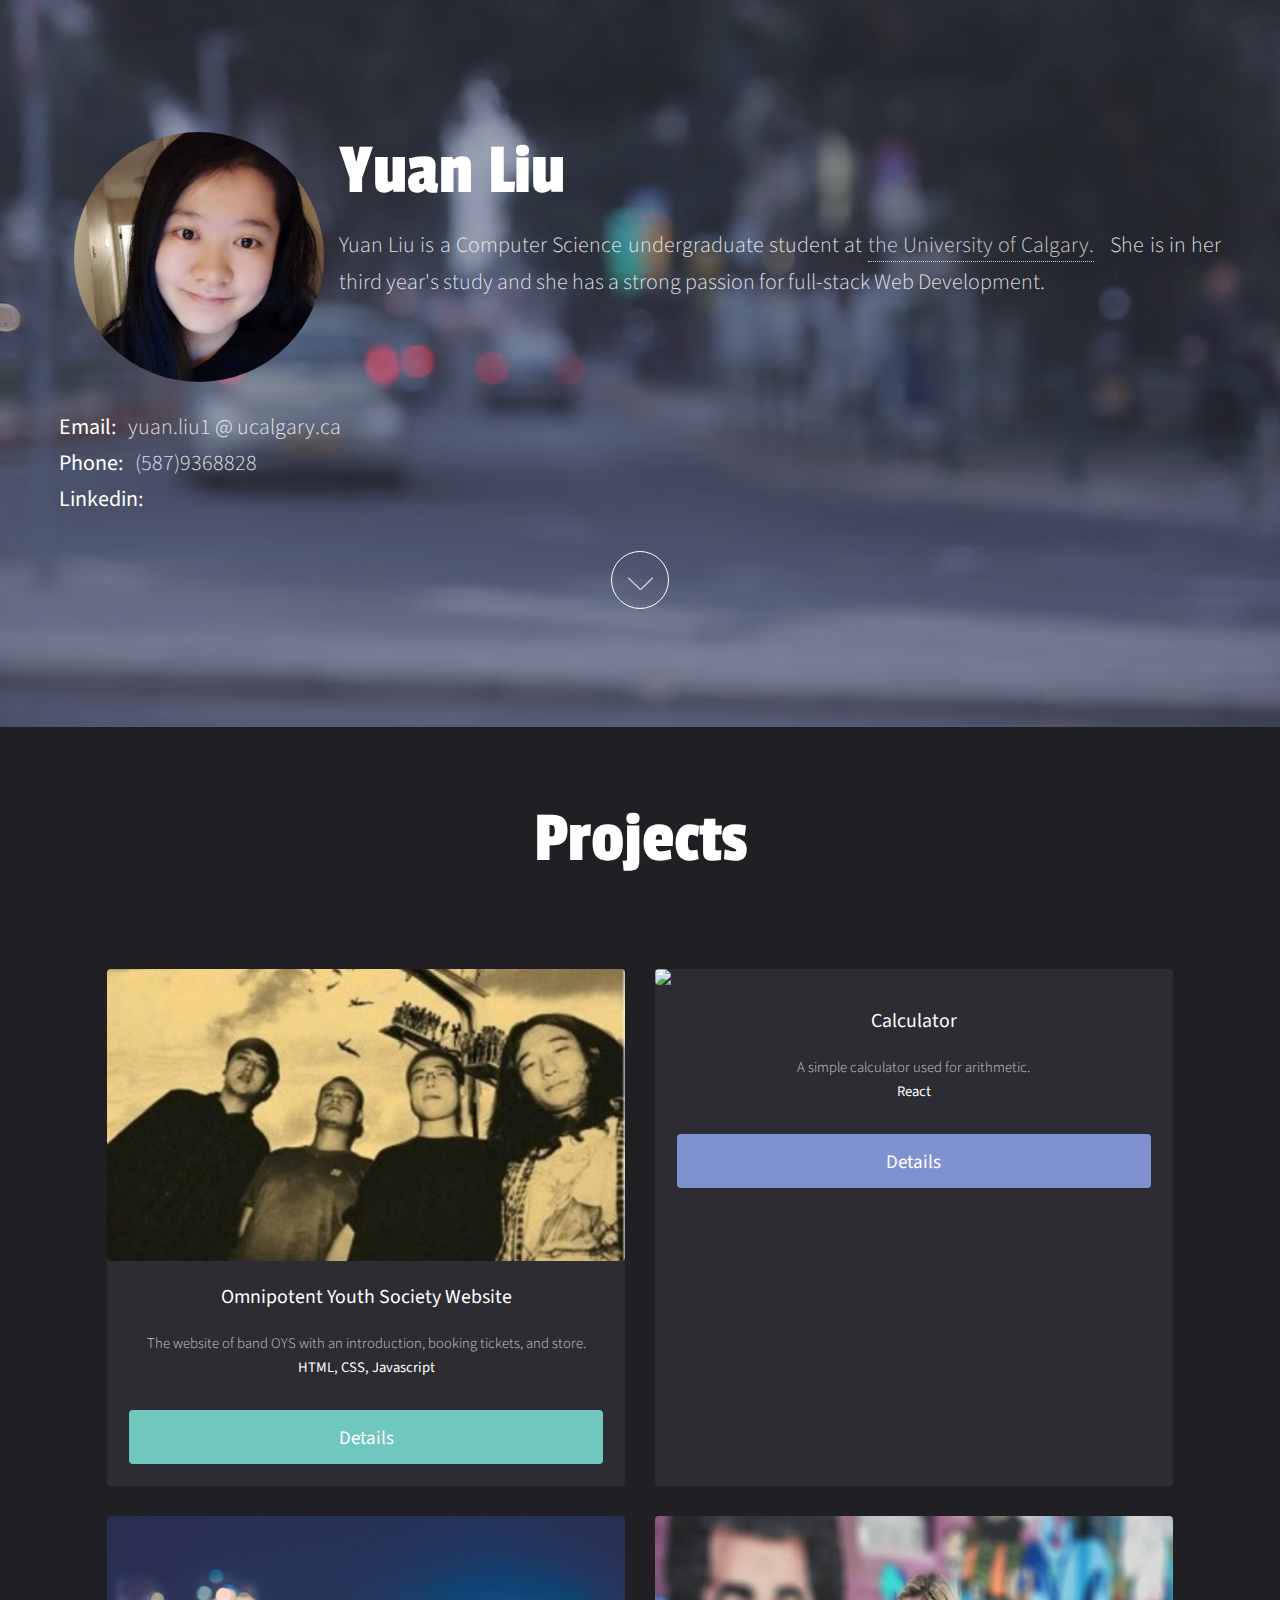
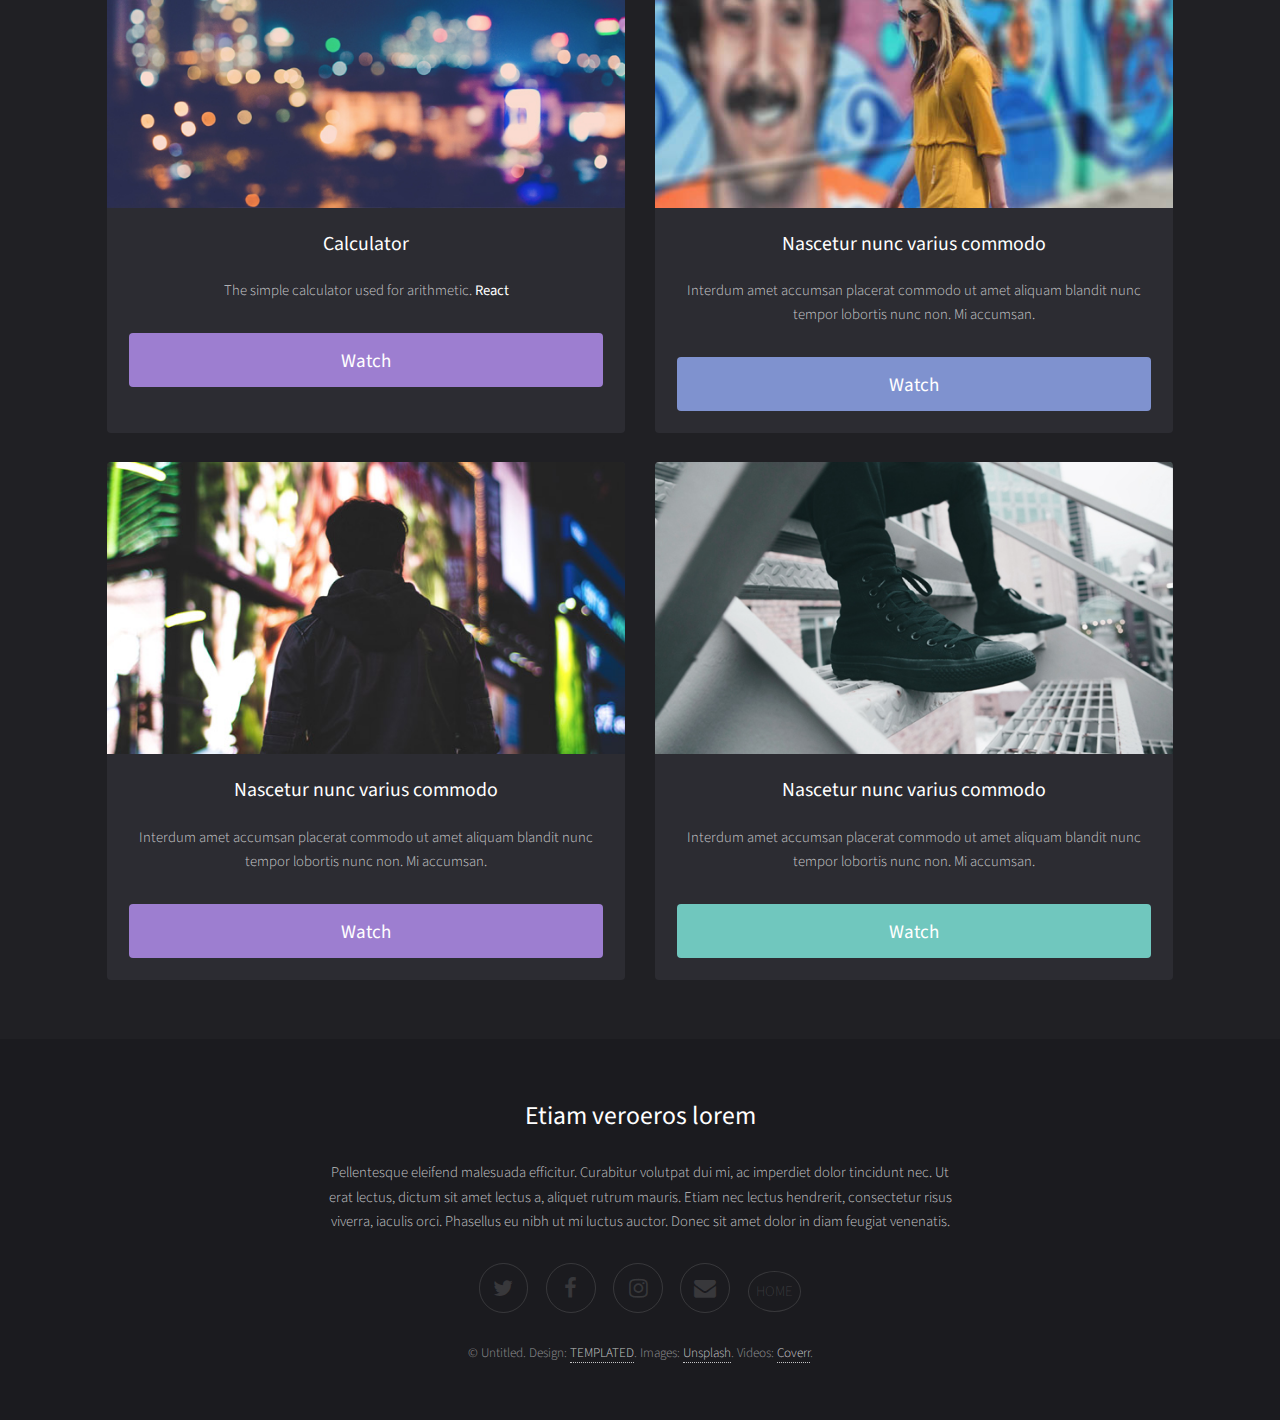
==== index.html @ 9fd3772c "Add files via upload" ====
<!DOCTYPE HTML>
<!--
	Full Motion by TEMPLATED
	templated.co @templatedco
	Released for free under the Creative Commons Attribution 3.0 license (templated.co/license)
-->
<html>
	<head>
		<title>Yuan Liu | Home</title>
		<meta charset="utf-8" />
		<meta name="viewport" content="width=device-width, initial-scale=1" />
		<link rel="stylesheet" href="assets/css/main.css" />
	</head>
	<body id="top">
			<!-- Banner -->
			<!--
				To use a video as your background, set data-video to the name of your video without
				its extension (eg. images/banner). Your video must be available in both .mp4 and .webm
				formats to work correctly.
			-->
				<section id="banner" data-video="images/banner">
					<div class="inner">
						<header>	
							<img id="yuanLiu-image" src="images/yuanLiu.jpg">
							<h1>Yuan Liu</h1>
							<p>Yuan Liu is a Computer Science undergraduate student at <a href="https://www.ucalgary.ca/" target="_blank">the University of Calgary.</a> 
								&nbsp; She is in her third year's study and she has a strong passion for full-stack Web Development.  <br />
								<br /><br /><br />
								<strong>Email:</strong> &nbsp; yuan.liu1 &#64; ucalgary.ca
								<br />
								<strong>Phone:</strong> &nbsp; (587)9368828
								<br />
								<strong>Linkedin:</strong> 
							</p>
						</header>
						<a href="#main" class="more">Learn More</a>
					</div>
				</section>

			<!-- Main -->
				<div id="main">
					
					<div class="inner">
					<h2 id="h2">Projects</h2>

					<!-- Boxes -->
						<div class="thumbnails">

							<div class="box">
								<img src="images/OYS.png" class="image fit">
								<div class="inner">
									<h3>Omnipotent Youth Society Website</h3></h3>
									<p>
										The website of band OYS with an introduction, booking tickets, and store.
										<strong>HTML, CSS, Javascript</strong>
									</p>
									<a href="oys.html" class="button fit" data-poptrox="youtube,800x400">Details</a>
								</div>
							</div>

							
							<div class="box">
								<img src="images/Calc.png" class="image fit"/>
								<div class="inner">
									<h3>Calculator</h3></h3>
									<p>
										A simple calculator used for arithmetic.
										<br />
										<strong>React</strong>
									</p>
									<a href="calc.html" class="button style2 fit" data-poptrox="youtube,800x400">Details</a>
								</div>
							</div>

							<div class="box">
								<a href="https://youtu.be/s6zR2T9vn2c" class="image fit"><img src="images/pic03.jpg" alt="" /></a>
								<div class="inner">
									<h3>Calculator</h3></h3>
									<p>
										The simple calculator used for arithmetic.
										<strong>React</strong>
									</p>
									<a href="https://youtu.be/s6zR2T9vn2c" class="button style3 fit" data-poptrox="youtube,800x400">Watch</a>
								</div>
							</div>

							<div class="box">
								<a href="https://youtu.be/s6zR2T9vn2c" class="image fit"><img src="images/pic04.jpg" alt="" /></a>
								<div class="inner">
									<h3>Nascetur nunc varius commodo</h3>
									<p>Interdum amet accumsan placerat commodo ut amet aliquam blandit nunc tempor lobortis nunc non. Mi accumsan.</p>
									<a href="https://youtu.be/s6zR2T9vn2c" class="button style2 fit" data-poptrox="youtube,800x400">Watch</a>
								</div>
							</div>

							<div class="box">
								<a href="https://youtu.be/s6zR2T9vn2c" class="image fit"><img src="images/pic05.jpg" alt="" /></a>
								<div class="inner">
									<h3>Nascetur nunc varius commodo</h3>
									<p>Interdum amet accumsan placerat commodo ut amet aliquam blandit nunc tempor lobortis nunc non. Mi accumsan.</p>
									<a href="https://youtu.be/s6zR2T9vn2c" class="button style3 fit" data-poptrox="youtube,800x400">Watch</a>
								</div>
							</div>

							<div class="box">
								<a href="https://youtu.be/s6zR2T9vn2c" class="image fit"><img src="images/pic06.jpg" alt="" /></a>
								<div class="inner">
									<h3>Nascetur nunc varius commodo</h3>
									<p>Interdum amet accumsan placerat commodo ut amet aliquam blandit nunc tempor lobortis nunc non. Mi accumsan.</p>
									<a href="https://youtu.be/s6zR2T9vn2c" class="button fit" data-poptrox="youtube,800x400">Watch</a>
								</div>
							</div>

						</div>

					</div>
				</div>

			<!-- Footer -->
				<footer id="footer">
					<div class="inner">
						<h2>Etiam veroeros lorem</h2>
						<p>Pellentesque eleifend malesuada efficitur. Curabitur volutpat dui mi, ac imperdiet dolor tincidunt nec. Ut erat lectus, dictum sit amet lectus a, aliquet rutrum mauris. Etiam nec lectus hendrerit, consectetur risus viverra, iaculis orci. Phasellus eu nibh ut mi luctus auctor. Donec sit amet dolor in diam feugiat venenatis. </p>

						<ul class="icons">
							<li><a href="#" class="icon fa-twitter"><span class="label">Twitter</span></a></li>
							<li><a href="#" class="icon fa-facebook"><span class="label">Facebook</span></a></li>
							<li><a href="#" class="icon fa-instagram"><span class="label">Instagram</span></a></li>
							<li><a href="#" class="icon fa-envelope"><span class="label">Email</span></a></li>
							<li><a href="Web_OYS/index.html">HOME</a></li>
						</ul>
						<p class="copyright">&copy; Untitled. Design: <a href="https://templated.co">TEMPLATED</a>. Images: <a href="https://unsplash.com/">Unsplash</a>. Videos: <a href="http://coverr.co/">Coverr</a>.</p>
					</div>
				</footer>

		<!-- Scripts -->
			<script src="assets/js/jquery.min.js"></script>
			<script src="assets/js/jquery.scrolly.min.js"></script>
			<script src="assets/js/jquery.poptrox.min.js"></script>
			<script src="assets/js/skel.min.js"></script>
			<script src="assets/js/util.js"></script>
			<script src="assets/js/main.js"></script>

	</body>
</html>
---- assets/css/main.css ----
@charset "UTF-8";
@import url(font-awesome.min.css);
@import url("https://fonts.googleapis.com/css?family=Source+Sans+Pro:300,400|Passion+One:400");

/*
	Full Motion by TEMPLATED
	templated.co @templatedco
	Released for free under the Creative Commons Attribution 3.0 license (templated.co/license)
*/

/* Reset */

	html, body, div, span, applet, object, iframe, h1, h2, h3, h4, h5, h6, p, blockquote, pre, a, abbr, acronym, address, big, cite, code, del, dfn, em, img, ins, kbd, q, s, samp, small, strike, strong, sub, sup, tt, var, b, u, i, center, dl, dt, dd, ol, ul, li, fieldset, form, label, legend, table, caption, tbody, tfoot, thead, tr, th, td, article, aside, canvas, details, embed, figure, figcaption, footer, header, hgroup, menu, nav, output, ruby, section, summary, time, mark, audio, video {
		margin: 0;
		padding: 0;
		border: 0;
		font-size: 100%;
		font: inherit;
		vertical-align: baseline;
	}

	article, aside, details, figcaption, figure, footer, header, hgroup, menu, nav, section {
		display: block;
	}

	body {
		line-height: 1;
	}

	ol, ul {
		list-style: none;
	}

	blockquote, q {
		quotes: none;
	}

	blockquote:before, blockquote:after, q:before, q:after {
		content: '';
		content: none;
	}

	table {
		border-collapse: collapse;
		border-spacing: 0;
	}

	body {
		-webkit-text-size-adjust: none;
	}

/* Box Model */

	*, *:before, *:after {
		-moz-box-sizing: border-box;
		-webkit-box-sizing: border-box;
		box-sizing: border-box;
	}

/* Basic */

	@-ms-viewport {
		width: device-width;
	}

	body {
		-ms-overflow-style: scrollbar;
	}

	@media screen and (max-width: 480px) {

		html, body {
			min-width: 320px;
		}

	}

	body {
		background: #202024;
	}

		body.is-loading *, body.is-loading *:before, body.is-loading *:after {
			-moz-animation: none !important;
			-webkit-animation: none !important;
			-ms-animation: none !important;
			animation: none !important;
			-moz-transition: none !important;
			-webkit-transition: none !important;
			-ms-transition: none !important;
			transition: none !important;
		}

/* Type */

	body, input, select, textarea {
		color: rgba(255, 255, 255, 0.75);
		font-family: "Source Sans Pro", sans-serif;
		font-size: 14pt;
		font-weight: 300;
		line-height: 1.65;
	}

		@media screen and (max-width: 1680px) {

			body, input, select, textarea {
				font-size: 11pt;
			}

		}

		@media screen and (max-width: 1280px) {

			body, input, select, textarea {
				font-size: 11pt;
			}

		}

		@media screen and (max-width: 980px) {

			body, input, select, textarea {
				font-size: 12pt;
			}

		}

		@media screen and (max-width: 736px) {

			body, input, select, textarea {
				font-size: 12pt;
			}

		}

		@media screen and (max-width: 480px) {

			body, input, select, textarea {
				font-size: 12pt;
			}

		}

	a {
		-moz-transition: background-color 0.2s ease-in-out, color 0.2s ease-in-out;
		-webkit-transition: background-color 0.2s ease-in-out, color 0.2s ease-in-out;
		-ms-transition: background-color 0.2s ease-in-out, color 0.2s ease-in-out;
		transition: background-color 0.2s ease-in-out, color 0.2s ease-in-out;
		color: rgba(255, 255, 255, 0.75);
		text-decoration: none;
		border-bottom: 1px dotted;
		outline: 0;
	}

		a:hover {
			color: #FFF;
			border: none;
		}

	strong, b {
		color: #fff;
		font-weight: 400;
	}

	em, i {
		font-style: italic;
	}

	p {
		margin: 0 0 2em 0;
	}

	h1, h2, h3, h4, h5, h6 {
		color: #fff;
		font-weight: 400;
		line-height: 1.5;
		margin: 0 0 1em 0;
	}

		h1 a, h2 a, h3 a, h4 a, h5 a, h6 a {
			color: inherit;
			text-decoration: none;
		}

	h2 {
		font-size: 1.75em;
	}

	h3 {
		font-size: 1.35em;
	}

	h4 {
		font-size: 1.1em;
	}

	h5 {
		font-size: 0.9em;
	}

	h6 {
		font-size: 0.7em;
	}

	sub {
		font-size: 0.8em;
		position: relative;
		top: 0.5em;
	}

	sup {
		font-size: 0.8em;
		position: relative;
		top: -0.5em;
	}

	blockquote {
		border-left: solid 4px rgba(144, 144, 144, 0.25);
		font-style: italic;
		margin: 0 0 2em 0;
		padding: 0.5em 0 0.5em 2em;
	}

	code {
		background: rgba(144, 144, 144, 0.075);
		border-radius: 4px;
		border: solid 1px rgba(144, 144, 144, 0.25);
		font-family: "Courier New", monospace;
		font-size: 0.9em;
		margin: 0 0.25em;
		padding: 0.25em 0.65em;
	}

	pre {
		-webkit-overflow-scrolling: touch;
		font-family: "Courier New", monospace;
		font-size: 0.9em;
		margin: 0 0 2em 0;
	}

		pre code {
			display: block;
			line-height: 1.75;
			padding: 1em 1.5em;
			overflow-x: auto;
		}

	hr {
		border: 0;
		border-bottom: solid 1px rgba(144, 144, 144, 0.25);
		margin: 2em 0;
	}

		hr.major {
			margin: 3em 0;
		}

	.align-left {
		text-align: left;
	}

	.align-center {
		text-align: center;
	}

	.align-right {
		text-align: right;
	}

/* Section/Article */

	section.special, article.special {
		text-align: center;
	}

	header p {
		color: rgba(255, 255, 255, 0.5);
		position: relative;
		margin: 0 0 1.5em 0;
	}

	header h2 + p {
		font-size: 1.25em;
		margin-top: -1em;
	}

	header h3 + p {
		font-size: 1.1em;
		margin-top: -0.8em;
	}

	header h4 + p,
	header h5 + p,
	header h6 + p {
		font-size: 0.9em;
		margin-top: -0.6em;
	}

/* Box */

	.thumbnails {
		display: -moz-flex;
		display: -webkit-flex;
		display: -ms-flex;
		display: flex;
		-moz-align-items: stretch;
		-webkit-align-items: stretch;
		-ms-align-items: stretch;
		align-items: stretch;
		-moz-justify-content: center;
		-webkit-justify-content: center;
		-ms-justify-content: center;
		justify-content: center;
		-moz-flex-wrap: wrap;
		-webkit-flex-wrap: wrap;
		-ms-flex-wrap: wrap;
		flex-wrap: wrap;
	}

		.thumbnails .box {
			margin: 0 1em 2em 1em;
			width: 30%;
		}

			@media screen and (max-width: 1280px) {

				.thumbnails .box {
					width: 45%;
				}

			}

			@media screen and (max-width: 736px) {

				.thumbnails .box {
					width: 100%;
				}

			}

/* Form */

	form {
		margin: 0 0 2em 0;
	}

	label {
		color: #fff;
		display: block;
		font-size: 0.9em;
		font-weight: 400;
		margin: 0 0 1em 0;
	}

	input[type="text"],
	input[type="password"],
	input[type="email"],
	input[type="tel"],
	select,
	textarea {
		-moz-appearance: none;
		-webkit-appearance: none;
		-ms-appearance: none;
		appearance: none;
		background: rgba(144, 144, 144, 0.075);
		border-radius: 4px;
		border: none;
		border: solid 1px rgba(144, 144, 144, 0.25);
		color: inherit;
		display: block;
		outline: 0;
		padding: 0 1em;
		text-decoration: none;
		width: 100%;
	}

		input[type="text"]:invalid,
		input[type="password"]:invalid,
		input[type="email"]:invalid,
		input[type="tel"]:invalid,
		select:invalid,
		textarea:invalid {
			box-shadow: none;
		}

		input[type="text"]:focus,
		input[type="password"]:focus,
		input[type="email"]:focus,
		input[type="tel"]:focus,
		select:focus,
		textarea:focus {
			border-color: #ff8686;
			box-shadow: 0 0 0 1px #ff8686;
		}

	.select-wrapper {
		text-decoration: none;
		display: block;
		position: relative;
	}

		.select-wrapper:before {
			content: "";
			-moz-osx-font-smoothing: grayscale;
			-webkit-font-smoothing: antialiased;
			font-family: FontAwesome;
			font-style: normal;
			font-weight: normal;
			text-transform: none !important;
		}

		.select-wrapper:before {
			color: rgba(144, 144, 144, 0.25);
			display: block;
			height: 2.75em;
			line-height: 2.75em;
			pointer-events: none;
			position: absolute;
			right: 0;
			text-align: center;
			top: 0;
			width: 2.75em;
		}

		.select-wrapper select::-ms-expand {
			display: none;
		}

	input[type="text"],
	input[type="password"],
	input[type="email"],
	select {
		height: 2.75em;
	}

	textarea {
		padding: 0.75em 1em;
	}

	input[type="checkbox"],
	input[type="radio"] {
		-moz-appearance: none;
		-webkit-appearance: none;
		-ms-appearance: none;
		appearance: none;
		display: block;
		float: left;
		margin-right: -2em;
		opacity: 0;
		width: 1em;
		z-index: -1;
	}

		input[type="checkbox"] + label,
		input[type="radio"] + label {
			text-decoration: none;
			color: rgba(255, 255, 255, 0.75);
			cursor: pointer;
			display: inline-block;
			font-size: 1em;
			font-weight: 300;
			padding-left: 2.4em;
			padding-right: 0.75em;
			position: relative;
		}

			input[type="checkbox"] + label:before,
			input[type="radio"] + label:before {
				-moz-osx-font-smoothing: grayscale;
				-webkit-font-smoothing: antialiased;
				font-family: FontAwesome;
				font-style: normal;
				font-weight: normal;
				text-transform: none !important;
			}

			input[type="checkbox"] + label:before,
			input[type="radio"] + label:before {
				background: rgba(144, 144, 144, 0.075);
				border-radius: 4px;
				border: solid 1px rgba(144, 144, 144, 0.25);
				content: '';
				display: inline-block;
				height: 1.65em;
				left: 0;
				line-height: 1.58125em;
				position: absolute;
				text-align: center;
				top: 0;
				width: 1.65em;
			}

		input[type="checkbox"]:checked + label:before,
		input[type="radio"]:checked + label:before {
			background: #ff8686;
			border-color: #ff8686;
			color: #ffffff;
			content: '\f00c';
		}

		input[type="checkbox"]:focus + label:before,
		input[type="radio"]:focus + label:before {
			border-color: #ff8686;
			box-shadow: 0 0 0 1px #ff8686;
		}

	input[type="checkbox"] + label:before {
		border-radius: 4px;
	}

	input[type="radio"] + label:before {
		border-radius: 100%;
	}

	::-webkit-input-placeholder {
		color: rgba(255, 255, 255, 0.5) !important;
		opacity: 1.0;
	}

	:-moz-placeholder {
		color: rgba(255, 255, 255, 0.5) !important;
		opacity: 1.0;
	}

	::-moz-placeholder {
		color: rgba(255, 255, 255, 0.5) !important;
		opacity: 1.0;
	}

	:-ms-input-placeholder {
		color: rgba(255, 255, 255, 0.5) !important;
		opacity: 1.0;
	}

	.formerize-placeholder {
		color: rgba(255, 255, 255, 0.5) !important;
		opacity: 1.0;
	}

/* Box */

	.box {
		border-radius: 4px;
		margin-bottom: 2em;
		background: #2c2c32;
		text-align: center;
	}

		.box > :last-child,
		.box > :last-child > :last-child,
		.box > :last-child > :last-child > :last-child {
			margin-bottom: 0;
		}

		.box .image.fit {
			margin: 0;
		}

		.box .image img {
			border-radius: 4px 4px 0 0;
		}

		.box .inner {
			padding: 1.5em;
			width: 100% !important;
		}

			@media screen and (max-width: 480px) {

				.box .inner {
					padding: 1em;
				}

			}

		.box.alt {
			border: 0;
			border-radius: 0;
			padding: 0;
		}

/* Icon */

	.icon {
		text-decoration: none;
		border-bottom: none;
		position: relative;
	}

		.icon:before {
			-moz-osx-font-smoothing: grayscale;
			-webkit-font-smoothing: antialiased;
			font-family: FontAwesome;
			font-style: normal;
			font-weight: normal;
			text-transform: none !important;
		}

		.icon > .label {
			display: none;
		}

/* Image */

	.image {
		border-radius: 4px;
		border: 0;
		display: inline-block;
		position: relative;
	}

		.image img {
			border-radius: 4px;
			display: block;
		}

		.image.left, .image.right {
			max-width: 40%;
		}

			.image.left img, .image.right img {
				width: 100%;
			}

		.image.left {
			float: left;
			padding: 0 1.5em 1em 0;
			top: 0.25em;
		}

		.image.right {
			float: right;
			padding: 0 0 1em 1.5em;
			top: 0.25em;
		}

		.image.fit {
			display: block;
			margin: 0 0 2em 0;
			width: 100%;
		}

			.image.fit img {
				width: 100%;
			}

		.image.main {
			display: block;
			margin: 0 0 3em 0;
			width: 100%;
		}

			.image.main img {
				width: 100%;
			}

/* List */

	ol {
		list-style: decimal;
		margin: 0 0 2em 0;
		padding-left: 1.25em;
	}

		ol li {
			padding-left: 0.25em;
		}

	ul {
		list-style: disc;
		margin: 0 0 2em 0;
		padding-left: 1em;
	}

		ul li {
			padding-left: 0.5em;
		}

		ul.alt {
			list-style: none;
			padding-left: 0;
		}

			ul.alt li {
				border-top: solid 1px rgba(144, 144, 144, 0.25);
				padding: 0.5em 0;
			}

				ul.alt li:first-child {
					border-top: 0;
					padding-top: 0;
				}

		ul.icons {
			cursor: default;
			list-style: none;
			padding-left: 0;
		}

			ul.icons li {
				display: inline-block;
				text-align: center;
				padding-left: 0;
				padding-right: 1em;
			}

				ul.icons li a {
					display: block;
					border-radius: 100%;
					margin: 0;
					padding: 0.5em;
					border: solid 1px rgba(144, 144, 144, 0.25);
					color: rgba(144, 144, 144, 0.25);
				}

					ul.icons li a:before {
						font-size: 1.5em;
						display: block;
						width: 1.5em;
						height: 1.5em;
						line-height: 1.5em;
					}

					ul.icons li a:hover {
						background-color: #202024;
						color: #FFF;
					}

				ul.icons li:last-child {
					padding-right: 0;
				}

		ul.actions {
			cursor: default;
			list-style: none;
			padding-left: 0;
		}

			ul.actions li {
				display: inline-block;
				padding: 0 1em 0 0;
				vertical-align: middle;
			}

				ul.actions li:last-child {
					padding-right: 0;
				}

			ul.actions.small li {
				padding: 0 0.5em 0 0;
			}

			ul.actions.vertical li {
				display: block;
				padding: 1em 0 0 0;
			}

				ul.actions.vertical li:first-child {
					padding-top: 0;
				}

				ul.actions.vertical li > * {
					margin-bottom: 0;
				}

			ul.actions.vertical.small li {
				padding: 0.5em 0 0 0;
			}

				ul.actions.vertical.small li:first-child {
					padding-top: 0;
				}

			ul.actions.fit {
				display: table;
				margin-left: -1em;
				padding: 0;
				table-layout: fixed;
				width: calc(100% + 1em);
			}

				ul.actions.fit li {
					display: table-cell;
					padding: 0 0 0 1em;
				}

					ul.actions.fit li > * {
						margin-bottom: 0;
					}

				ul.actions.fit.small {
					margin-left: -0.5em;
					width: calc(100% + 0.5em);
				}

					ul.actions.fit.small li {
						padding: 0 0 0 0.5em;
					}

			@media screen and (max-width: 480px) {

				ul.actions {
					margin: 0 0 2em 0;
				}

					ul.actions li {
						padding: 1em 0 0 0;
						display: block;
						text-align: center;
						width: 100%;
					}

						ul.actions li:first-child {
							padding-top: 0;
						}

						ul.actions li > * {
							width: 100%;
							margin: 0 !important;
						}

							ul.actions li > *.icon:before {
								margin-left: -2em;
							}

					ul.actions.small li {
						padding: 0.5em 0 0 0;
					}

						ul.actions.small li:first-child {
							padding-top: 0;
						}

			}

	dl {
		margin: 0 0 2em 0;
	}

		dl dt {
			display: block;
			font-weight: 400;
			margin: 0 0 1em 0;
		}

		dl dd {
			margin-left: 2em;
		}

/* Table */

	.table-wrapper {
		-webkit-overflow-scrolling: touch;
		overflow-x: auto;
	}

	table {
		margin: 0 0 2em 0;
		width: 100%;
	}

		table tbody tr {
			border: solid 1px rgba(144, 144, 144, 0.25);
			border-left: 0;
			border-right: 0;
		}

			table tbody tr:nth-child(2n + 1) {
				background-color: rgba(144, 144, 144, 0.075);
			}

		table td {
			padding: 0.75em 0.75em;
		}

		table th {
			color: #fff;
			font-size: 0.9em;
			font-weight: 400;
			padding: 0 0.75em 0.75em 0.75em;
			text-align: left;
		}

		table thead {
			border-bottom: solid 2px rgba(144, 144, 144, 0.25);
		}

		table tfoot {
			border-top: solid 2px rgba(144, 144, 144, 0.25);
		}

		table.alt {
			border-collapse: separate;
		}

			table.alt tbody tr td {
				border: solid 1px rgba(144, 144, 144, 0.25);
				border-left-width: 0;
				border-top-width: 0;
			}

				table.alt tbody tr td:first-child {
					border-left-width: 1px;
				}

			table.alt tbody tr:first-child td {
				border-top-width: 1px;
			}

			table.alt thead {
				border-bottom: 0;
			}

			table.alt tfoot {
				border-top: 0;
			}

/* Button */

	input[type="submit"],
	input[type="reset"],
	input[type="button"],
	button,
	.button {
		-moz-appearance: none;
		-webkit-appearance: none;
		-ms-appearance: none;
		appearance: none;
		-moz-transition: background-color 0.2s ease-in-out, color 0.2s ease-in-out;
		-webkit-transition: background-color 0.2s ease-in-out, color 0.2s ease-in-out;
		-ms-transition: background-color 0.2s ease-in-out, color 0.2s ease-in-out;
		transition: background-color 0.2s ease-in-out, color 0.2s ease-in-out;
		background-color: #70c7be;
		border-radius: 4px;
		border: 0;
		color: #ffffff !important;
		cursor: pointer;
		display: inline-block;
		font-weight: 400;
		height: 2.85em;
		line-height: 2.95em;
		padding: 0 1.5em;
		text-align: center;
		text-decoration: none;
		white-space: nowrap;
		font-size: 1.3em;
	}

		input[type="submit"]:hover,
		input[type="reset"]:hover,
		input[type="button"]:hover,
		button:hover,
		.button:hover {
			background-color: #82cec6;
		}

		input[type="submit"]:active,
		input[type="reset"]:active,
		input[type="button"]:active,
		button:active,
		.button:active {
			background-color: #5ec0b6;
		}

		input[type="submit"].icon,
		input[type="reset"].icon,
		input[type="button"].icon,
		button.icon,
		.button.icon {
			padding-left: 1.35em;
		}

			input[type="submit"].icon:before,
			input[type="reset"].icon:before,
			input[type="button"].icon:before,
			button.icon:before,
			.button.icon:before {
				margin-right: 0.5em;
			}

		input[type="submit"].fit,
		input[type="reset"].fit,
		input[type="button"].fit,
		button.fit,
		.button.fit {
			display: block;
			margin: 0 0 1em 0;
			width: 100%;
		}

		input[type="submit"].small,
		input[type="reset"].small,
		input[type="button"].small,
		button.small,
		.button.small {
			font-size: 0.8em;
		}

		input[type="submit"].big,
		input[type="reset"].big,
		input[type="button"].big,
		button.big,
		.button.big {
			font-size: 1.35em;
		}

		input[type="submit"].disabled, input[type="submit"]:disabled,
		input[type="reset"].disabled,
		input[type="reset"]:disabled,
		input[type="button"].disabled,
		input[type="button"]:disabled,
		button.disabled,
		button:disabled,
		.button.disabled,
		.button:disabled {
			background-color: rgba(255, 255, 255, 0.75) !important;
			box-shadow: inset 0 -0.15em 0 0 rgba(0, 0, 0, 0.15);
			color: #202024 !important;
			cursor: default;
			opacity: 0.25;
		}

		input[type="submit"].style2,
		input[type="reset"].style2,
		input[type="button"].style2,
		button.style2,
		.button.style2 {
			background-color: #7f92cf;
		}

			input[type="submit"].style2:hover,
			input[type="reset"].style2:hover,
			input[type="button"].style2:hover,
			button.style2:hover,
			.button.style2:hover {
				background-color: #92a2d6;
			}

			input[type="submit"].style2:active,
			input[type="reset"].style2:active,
			input[type="button"].style2:active,
			button.style2:active,
			.button.style2:active {
				background-color: #6c82c8;
			}

		input[type="submit"].style3,
		input[type="reset"].style3,
		input[type="button"].style3,
		button.style3,
		.button.style3 {
			background-color: #9d7ed0;
		}

			input[type="submit"].style3:hover,
			input[type="reset"].style3:hover,
			input[type="button"].style3:hover,
			button.style3:hover,
			.button.style3:hover {
				background-color: #ab91d7;
			}

			input[type="submit"].style3:active,
			input[type="reset"].style3:active,
			input[type="button"].style3:active,
			button.style3:active,
			.button.style3:active {
				background-color: #8f6bc9;
			}

		@media screen and (max-width: 480px) {

			input[type="submit"],
			input[type="reset"],
			input[type="button"],
			button,
			.button {
				padding: 0;
			}

		}

/* Poptrox */

	.poptrox-popup {
		-moz-box-sizing: content-box;
		-webkit-box-sizing: content-box;
		-ms-box-sizing: content-box;
		box-sizing: content-box;
		background: #000;
		box-shadow: 0 0.5em 3em 0 rgba(0, 0, 0, 0.25);
		border-radius: 4px;
		padding: 2em;
		overflow: hidden;
	}

		.poptrox-popup .closer {
			-moz-transition: opacity 0.2s ease-in-out;
			-webkit-transition: opacity 0.2s ease-in-out;
			-ms-transition: opacity 0.2s ease-in-out;
			transition: opacity 0.2s ease-in-out;
			text-decoration: none;
			position: absolute;
			top: .5em;
			right: .5em;
			z-index: 11000;
			-webkit-tap-highlight-color: rgba(255, 255, 255, 0);
			white-space: nowrap;
			text-indent: 2em;
			overflow: hidden;
			width: 2em;
			height: 2em;
			display: block;
		}

			.poptrox-popup .closer:before {
				content: "\f00d";
				-moz-osx-font-smoothing: grayscale;
				-webkit-font-smoothing: antialiased;
				font-family: FontAwesome;
				font-style: normal;
				font-weight: normal;
				text-transform: none !important;
				display: block;
				position: relative;
				text-indent: 0;
				border-radius: 100%;
				box-shadow: inset 0 0 0 1px rgba(255, 255, 255, 0.25);
				color: #ffffff !important;
				width: 2em;
				height: 2em;
				line-height: 2em;
			}

		.poptrox-popup:hover .closer {
			opacity: 0.5;
		}

		.poptrox-popup:hover .closer:hover {
			opacity: 1.0;
		}

		@media screen and (max-width: 736px) {

			.poptrox-popup {
				padding: 0;
			}

				.poptrox-popup .closer {
					display: none !important;
				}

		}

/* Banner */

	#banner {
		-moz-align-items: center;
		-webkit-align-items: center;
		-ms-align-items: center;
		align-items: center;
		display: -moz-flex;
		display: -webkit-flex;
		display: -ms-flex;
		display: flex;
		-moz-justify-content: center;
		-webkit-justify-content: center;
		-ms-justify-content: center;
		justify-content: center;
		padding: 8em 4em 6em 4em;
		min-height: 70vh;
		background-image: url("../../images/banner.jpg");
		background-position: center;
		background-size: cover;
		background-repeat: no-repeat;
		border-top: 0;
		position: relative;
		text-align: center;
		overflow: hidden;
	}

		#banner .inner {
			text-align: justify;
			position: relative;
			z-index: 2;
		}

		#banner h1 {
			color: #fff;
			font-size: 5em;
			font-weight: 400;
			font-family: 'Passion One', cursive;
			margin: 0;
		}

			@media screen and (max-width: 980px) {

				#banner h1 {
					font-size: 5em;
				}

			}

			@media screen and (max-width: 736px) {

				#banner h1 {
					font-size: 3em;
				}

			}

		#banner p {
			color: rgba(255, 255, 255, 0.85);
			font-size: 1.5em;
			font-weight: 300;
		}

			@media screen and (max-width: 980px) {

				#banner p {
					font-size: 1.5em;
				}

			}

			@media screen and (max-width: 480px) {

				#banner p {
					font-size: 1.25em;
				}

			}

		#banner a {
			color: rgba(255, 255, 255, 0.75);
			text-decoration: none;
			border-bottom: 1px dotted;
		}

			#banner a:hover {
				color: #FFF;
				border: none;
			}

		#banner .more {
			background-image: url("images/arrow.svg");
			background-position: center 1.35em;
			background-repeat: no-repeat;
			background-size: auto;
			border: 1px solid #fff;
			border-radius: 100%;
			color: rgba(255, 255, 255, 0.75);
			display: block;
			height: 4em;
			text-indent: 4em;
			overflow: hidden;
			white-space: nowrap;
			width: 4em;
			z-index: 2;
			margin: 0 auto 2em auto;
		}

			#banner .more:hover {
				background-color: rgba(255, 255, 255, 0.05);
				border: 1px solid #fff;
				color: #FFF;
			}

		#banner video {
			-moz-transform: translateX(50%) translateY(50%);
			-webkit-transform: translateX(50%) translateY(50%);
			-ms-transform: translateX(50%) translateY(50%);
			transform: translateX(50%) translateY(50%);
			position: absolute;
			bottom: 50%;
			right: 50%;
			width: auto;
			height: auto;
			min-width: 100%;
			min-height: 100%;
			overflow: hidden;
		}

		#banner:before {
			-moz-transition: opacity 3s ease;
			-webkit-transition: opacity 3s ease;
			-ms-transition: opacity 3s ease;
			transition: opacity 3s ease;
			-moz-transition-delay: 1s;
			-webkit-transition-delay: 1s;
			-ms-transition-delay: 1s;
			transition-delay: 1s;
			content: '';
			background-color: #42424f;
			display: block;
			height: 100%;
			left: 0;
			opacity: 0.45;
			position: absolute;
			top: 0;
			width: 100%;
			z-index: 1;
		}

		@media screen and (max-width: 1280px) {

			#banner video {
				display: none;
			}

		}

		@media screen and (max-width: 980px) {

			#banner br {
				display: none;
			}

		}

		@media screen and (max-width: 736px) {

			#banner {
				min-height: 0;
				padding: 6em 2em 4em 2em;
			}

				#banner br {
					display: none;
				}

		}

		body.is-loading #banner:before {
			opacity: 1;
		}

/* Main */

	#main {
		padding: 4em 0 2em 0;
	}

		@media screen and (max-width: 736px) {

			#main {
				padding: 3em 0 1em 0;
			}

		}

		#main .inner {
			width: 90%;
			max-width: 80em;
			margin: 0 auto;
		}

			@media screen and (max-width: 480px) {

				#main .inner {
					width: 95%;
				}

			}

/* Footer */

	#footer {
		padding: 4em 0 2em 0;
		background-color: #1b1b1f;
		text-align: center;
	}

		#footer .inner {
			width: 50%;
			margin: 0 auto;
		}

			@media screen and (max-width: 980px) {

				#footer .inner {
					width: 75%;
				}

			}

			@media screen and (max-width: 480px) {

				#footer .inner {
					width: 90%;
				}

			}

		#footer .copyright {
			color: rgba(255, 255, 255, 0.5);
			font-size: 0.9em;
			margin: 0 0 2em 0;
			padding: 0;
			text-align: center;
		}

		@media screen and (max-width: 736px) {

			#footer {
				padding: 3em 0 1em 0;
			}

		}

#yuanLiu-image {
	float: left;
	height: 250px;
	width: 250px;
	margin: 15px;
	border-radius: 50%;
}

#h2{
	text-align: center;
	color: #fff;
	font-size: 5em;
	font-weight: 400;
	font-family: 'Passion One', cursive;
}
#project{
	text-align: center;
	color: #fff;
	font-size: 1.8em;
	font-weight: 0.5;
	

}
#OYSwebpage-image{
	display: block;
	margin-top: 15px;
  	margin-left: auto;
  	margin-right: auto;
	height: 510;
	width: 360px;
}	
	
#back-to-home{
	text-align: center;
	color: #fff;
	font-size: 2.5em;
	font-weight: 500;
}
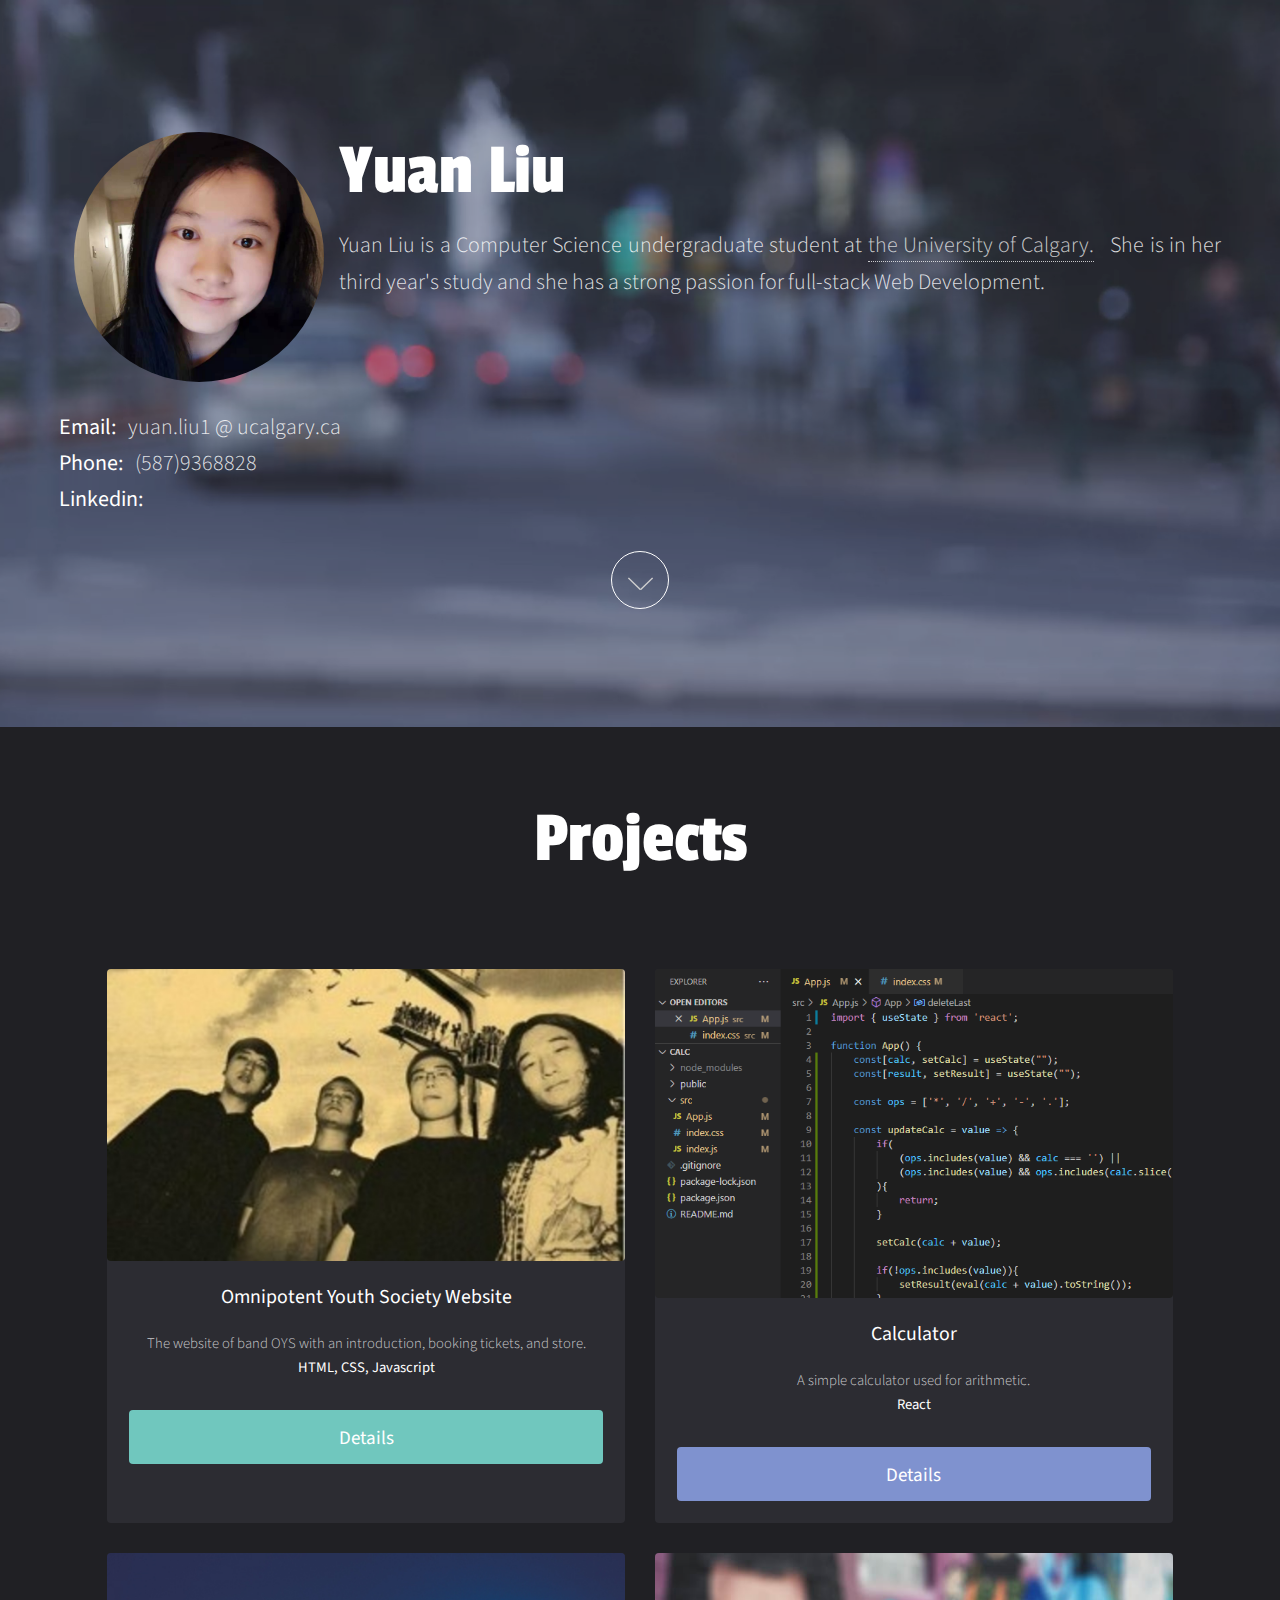
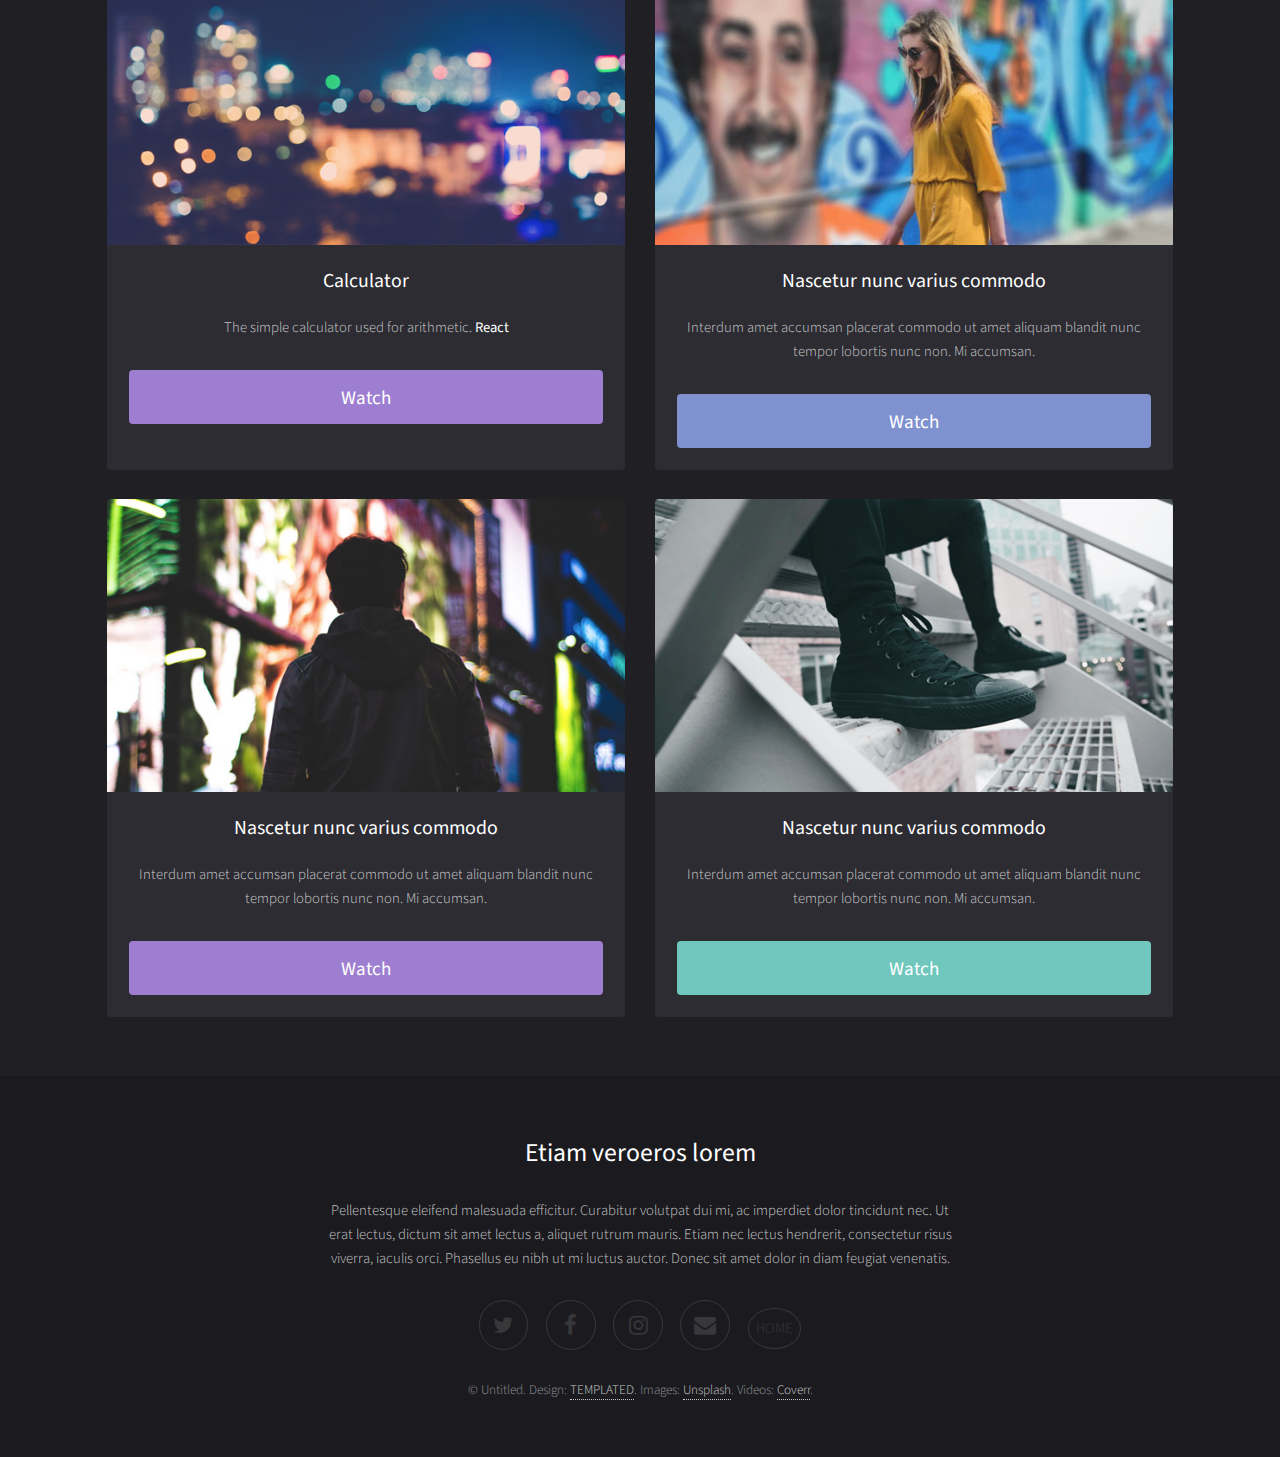
==== commit da08e41c: "Update index.html" ====
--- a/index.html
+++ b/index.html
@@ -60,7 +60,7 @@
 
 							
 							<div class="box">
-								<img src="images/Calc.png" class="image fit"/>
+								<img src="images/Calc.PNG" class="image fit"/>
 								<div class="inner">
 									<h3>Calculator</h3></h3>
 									<p>
@@ -142,4 +142,4 @@
 			<script src="assets/js/main.js"></script>
 
 	</body>
-</html>+</html>
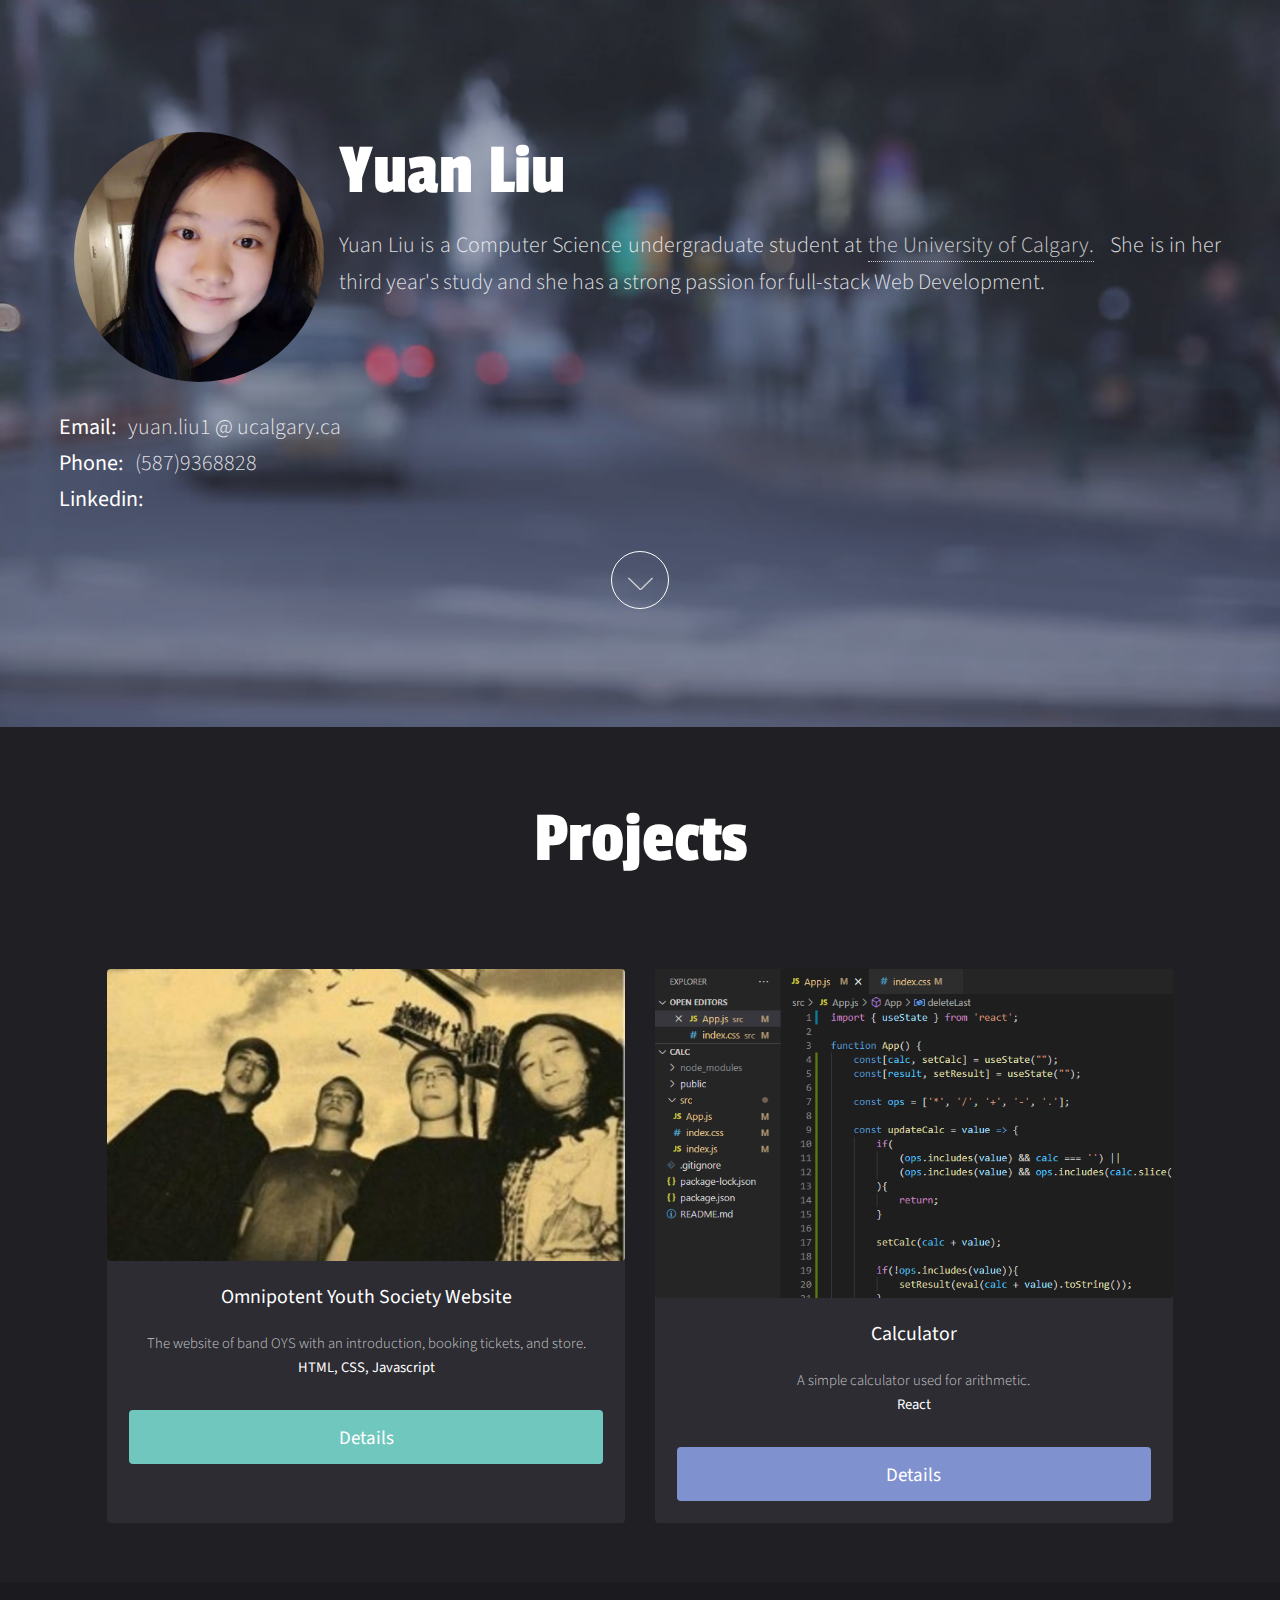
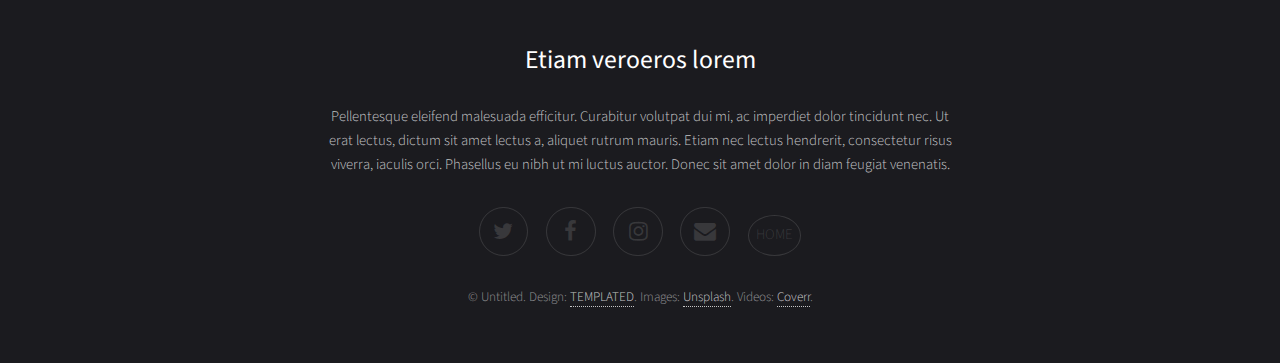
==== commit 2a72f061: "Update index.html" ====
--- a/index.html
+++ b/index.html
@@ -71,7 +71,7 @@
 									<a href="calc.html" class="button style2 fit" data-poptrox="youtube,800x400">Details</a>
 								</div>
 							</div>
-
+							<!--
 							<div class="box">
 								<a href="https://youtu.be/s6zR2T9vn2c" class="image fit"><img src="images/pic03.jpg" alt="" /></a>
 								<div class="inner">
@@ -110,6 +110,10 @@
 									<a href="https://youtu.be/s6zR2T9vn2c" class="button fit" data-poptrox="youtube,800x400">Watch</a>
 								</div>
 							</div>
+							
+							-->
+
+							
 
 						</div>
 
@@ -142,4 +146,4 @@
 			<script src="assets/js/main.js"></script>
 
 	</body>
-</html>
+</html>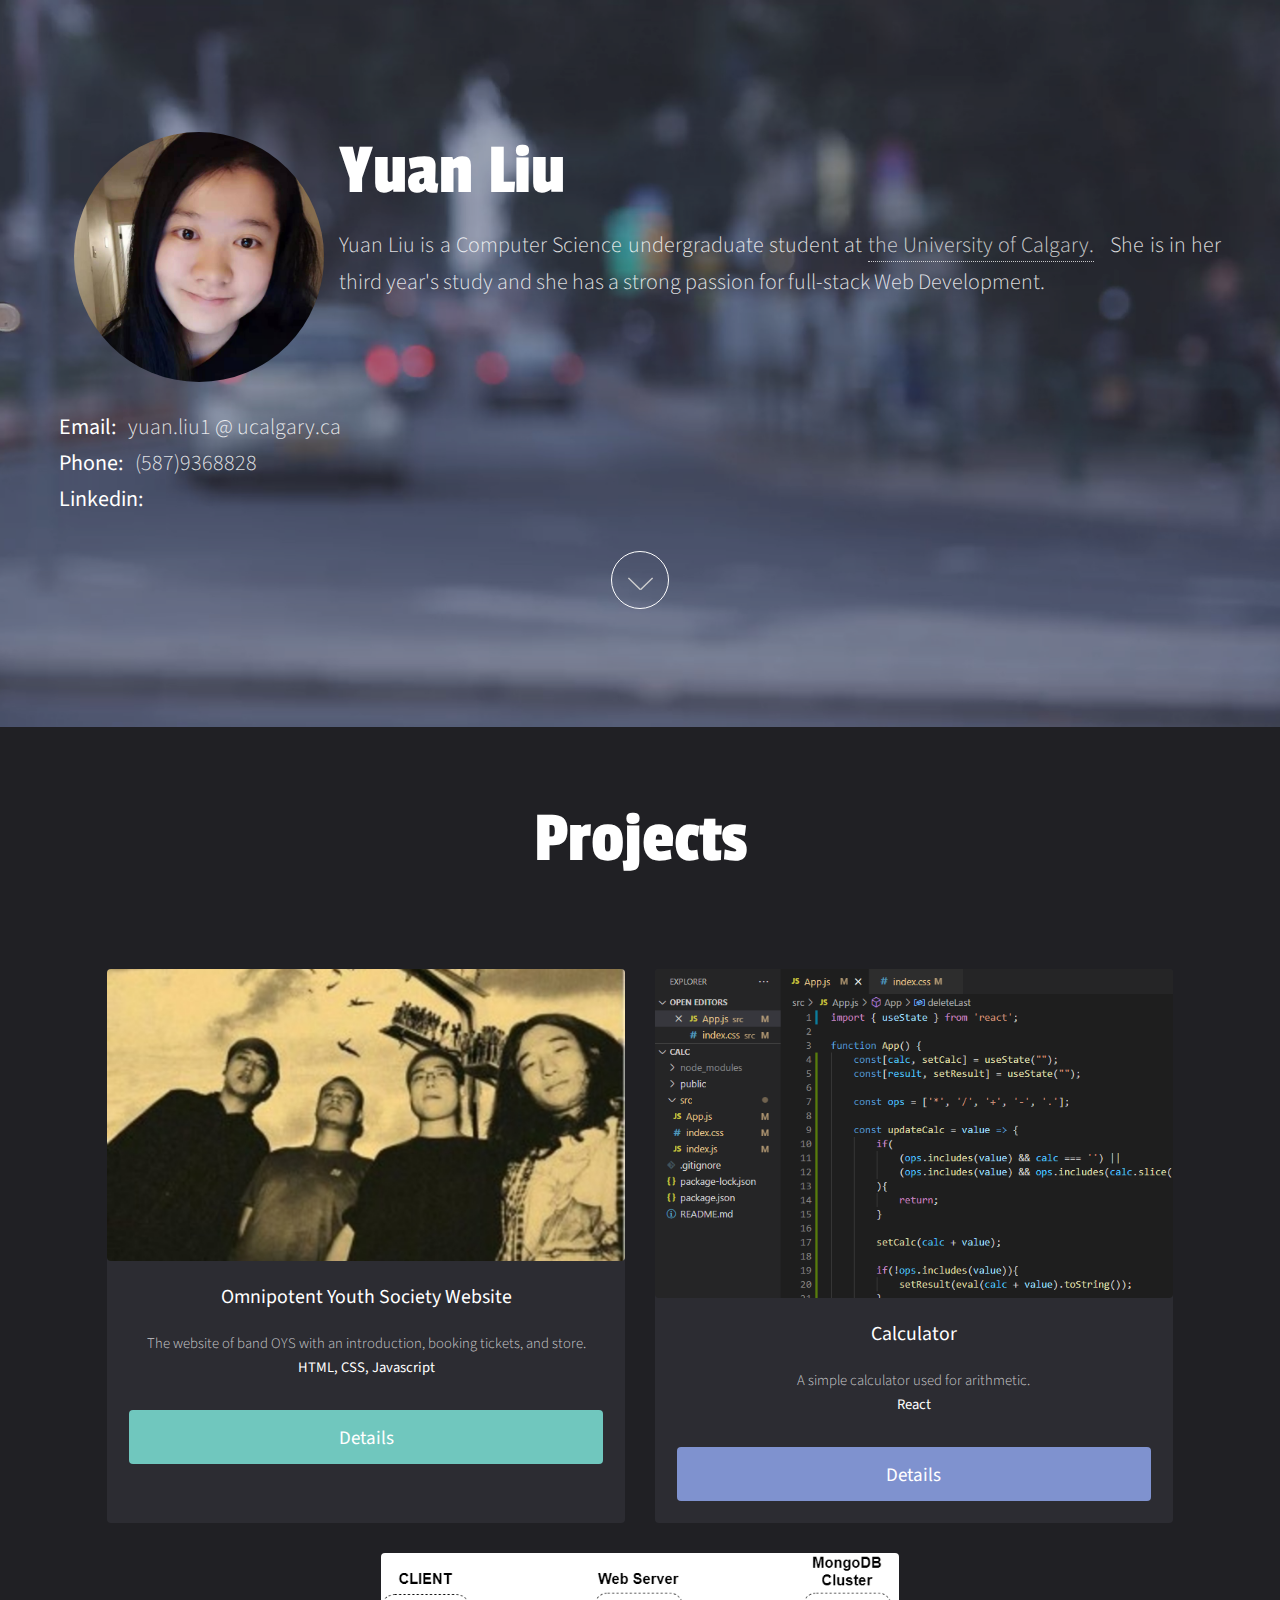
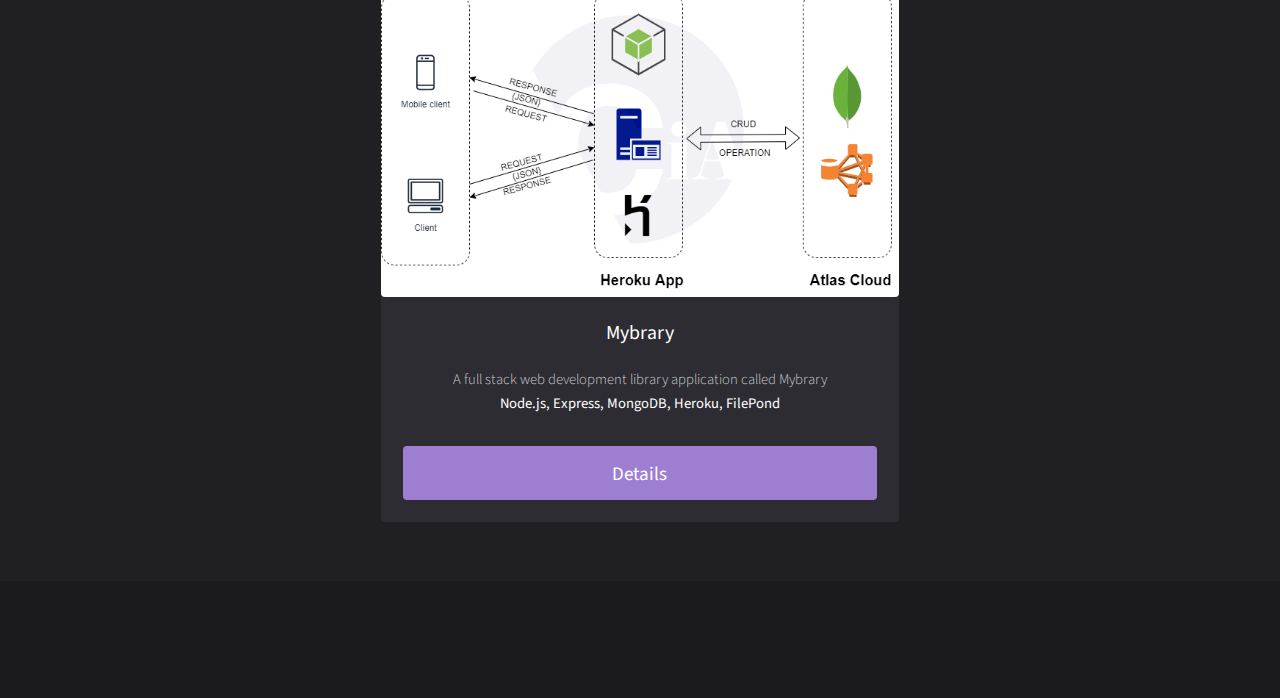
==== commit cd82189a: "myWeb" ====
--- a/index.html
+++ b/index.html
@@ -49,7 +49,7 @@
 							<div class="box">
 								<img src="images/OYS.png" class="image fit">
 								<div class="inner">
-									<h3>Omnipotent Youth Society Website</h3></h3>
+									<h3>Omnipotent Youth Society Website</h3>
 									<p>
 										The website of band OYS with an introduction, booking tickets, and store.
 										<strong>HTML, CSS, Javascript</strong>
@@ -62,7 +62,7 @@
 							<div class="box">
 								<img src="images/Calc.PNG" class="image fit"/>
 								<div class="inner">
-									<h3>Calculator</h3></h3>
+									<h3>Calculator</h3>
 									<p>
 										A simple calculator used for arithmetic.
 										<br />
@@ -71,19 +71,20 @@
 									<a href="calc.html" class="button style2 fit" data-poptrox="youtube,800x400">Details</a>
 								</div>
 							</div>
-							<!--
+							
 							<div class="box">
-								<a href="https://youtu.be/s6zR2T9vn2c" class="image fit"><img src="images/pic03.jpg" alt="" /></a>
+								<img src="images/mybraryCover.png"class="image fit"/>
 								<div class="inner">
-									<h3>Calculator</h3></h3>
+									<h3>Mybrary</h3>
 									<p>
-										The simple calculator used for arithmetic.
-										<strong>React</strong>
+										A full stack web development library application called Mybrary
+										<br />
+										<strong>Node.js, Express, MongoDB, Heroku, FilePond</strong>
 									</p>
-									<a href="https://youtu.be/s6zR2T9vn2c" class="button style3 fit" data-poptrox="youtube,800x400">Watch</a>
+									<a href="mybrary.html" class="button style3 fit" data-poptrox="youtube,800x400">Details</a>
 								</div>
 							</div>
-
+							<!--
 							<div class="box">
 								<a href="https://youtu.be/s6zR2T9vn2c" class="image fit"><img src="images/pic04.jpg" alt="" /></a>
 								<div class="inner">
@@ -123,17 +124,14 @@
 			<!-- Footer -->
 				<footer id="footer">
 					<div class="inner">
-						<h2>Etiam veroeros lorem</h2>
-						<p>Pellentesque eleifend malesuada efficitur. Curabitur volutpat dui mi, ac imperdiet dolor tincidunt nec. Ut erat lectus, dictum sit amet lectus a, aliquet rutrum mauris. Etiam nec lectus hendrerit, consectetur risus viverra, iaculis orci. Phasellus eu nibh ut mi luctus auctor. Donec sit amet dolor in diam feugiat venenatis. </p>
+						<h2></h2>
+						<p> </p>
 
 						<ul class="icons">
-							<li><a href="#" class="icon fa-twitter"><span class="label">Twitter</span></a></li>
-							<li><a href="#" class="icon fa-facebook"><span class="label">Facebook</span></a></li>
-							<li><a href="#" class="icon fa-instagram"><span class="label">Instagram</span></a></li>
-							<li><a href="#" class="icon fa-envelope"><span class="label">Email</span></a></li>
-							<li><a href="Web_OYS/index.html">HOME</a></li>
+							
+							
 						</ul>
-						<p class="copyright">&copy; Untitled. Design: <a href="https://templated.co">TEMPLATED</a>. Images: <a href="https://unsplash.com/">Unsplash</a>. Videos: <a href="http://coverr.co/">Coverr</a>.</p>
+						<p class="copyright">  <a href="https://templated.co"></a> <a href="https://unsplash.com/"></a> <a href="http://coverr.co/"></a></p>
 					</div>
 				</footer>
 
--- a/assets/css/main.css
+++ b/assets/css/main.css
@@ -1422,15 +1422,16 @@
 	font-weight: 400;
 	font-family: 'Passion One', cursive;
 }
+
 #project{
-	text-align: center;
+	text-align: justify;
 	color: #fff;
 	font-size: 1.8em;
 	font-weight: 0.5;
 	
 
 }
-#OYSwebpage-image{
+#webpage-image{
 	display: block;
 	margin-top: 15px;
   	margin-left: auto;
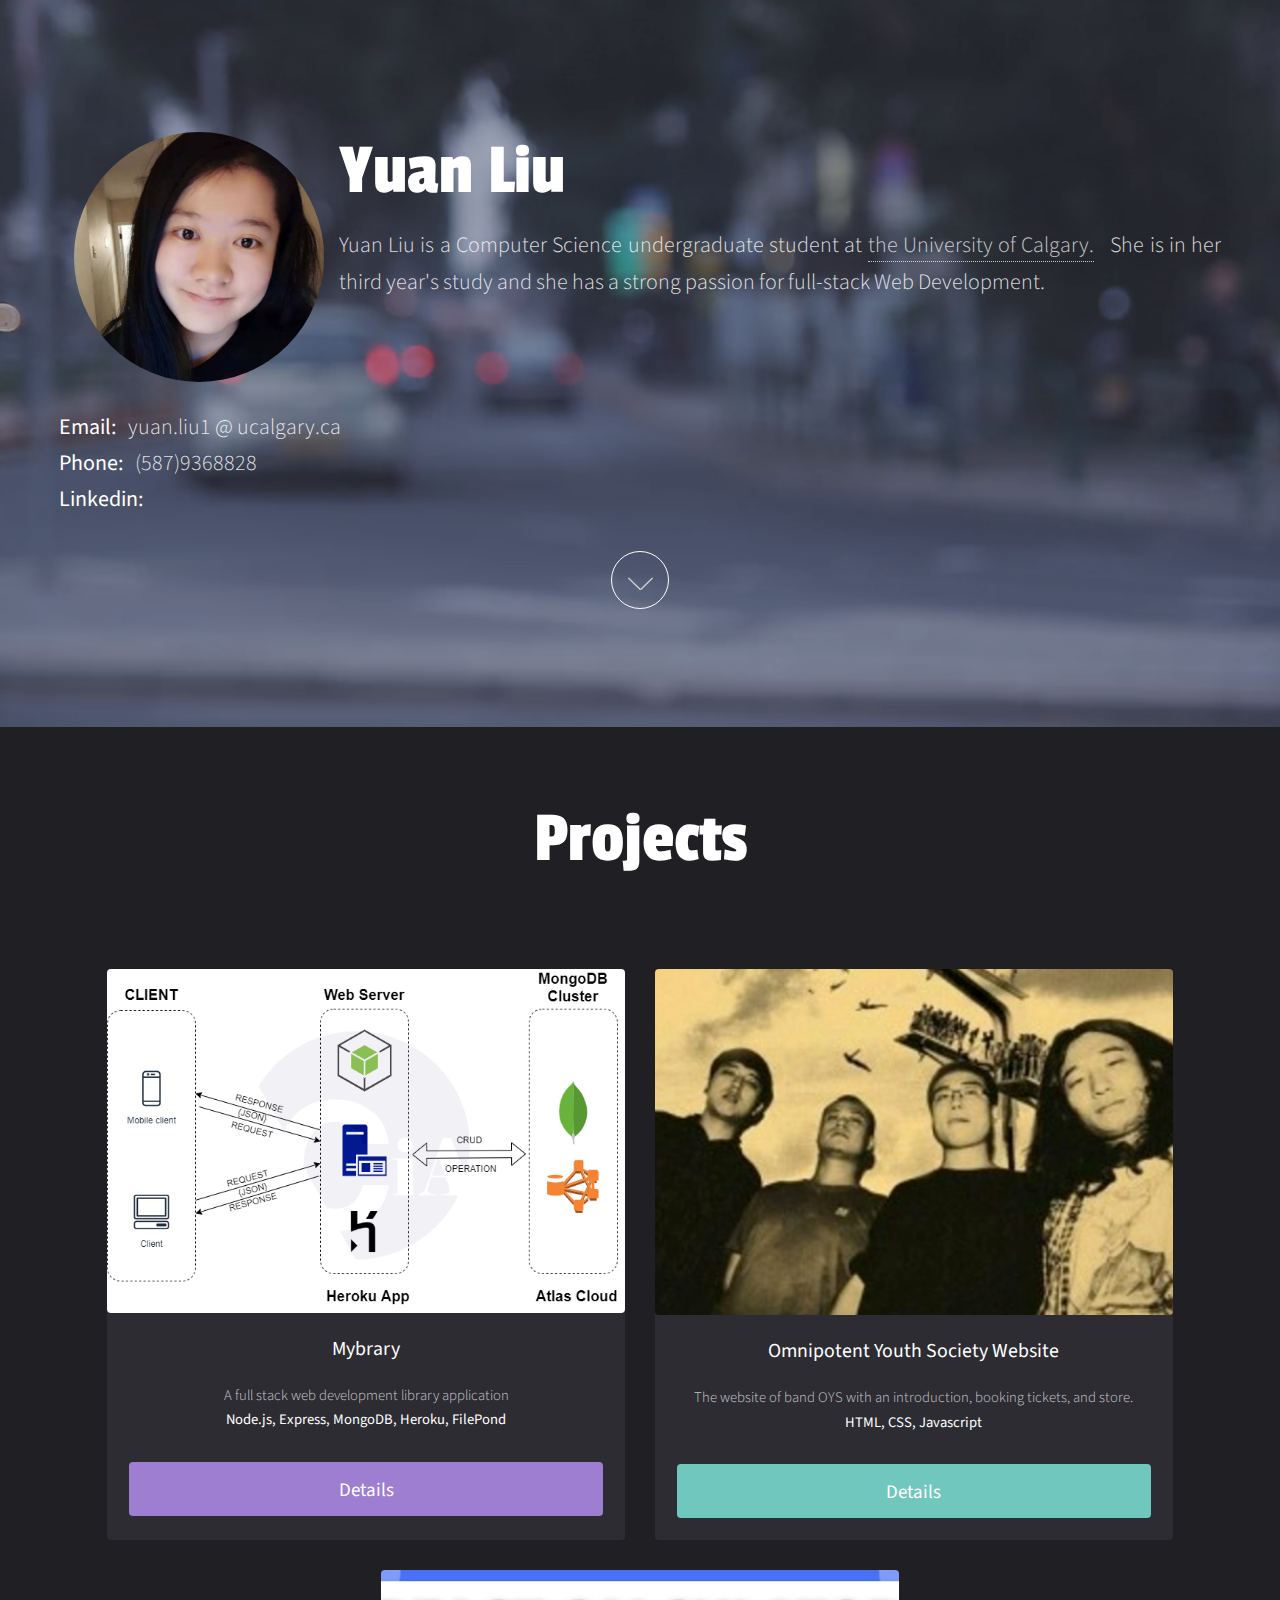
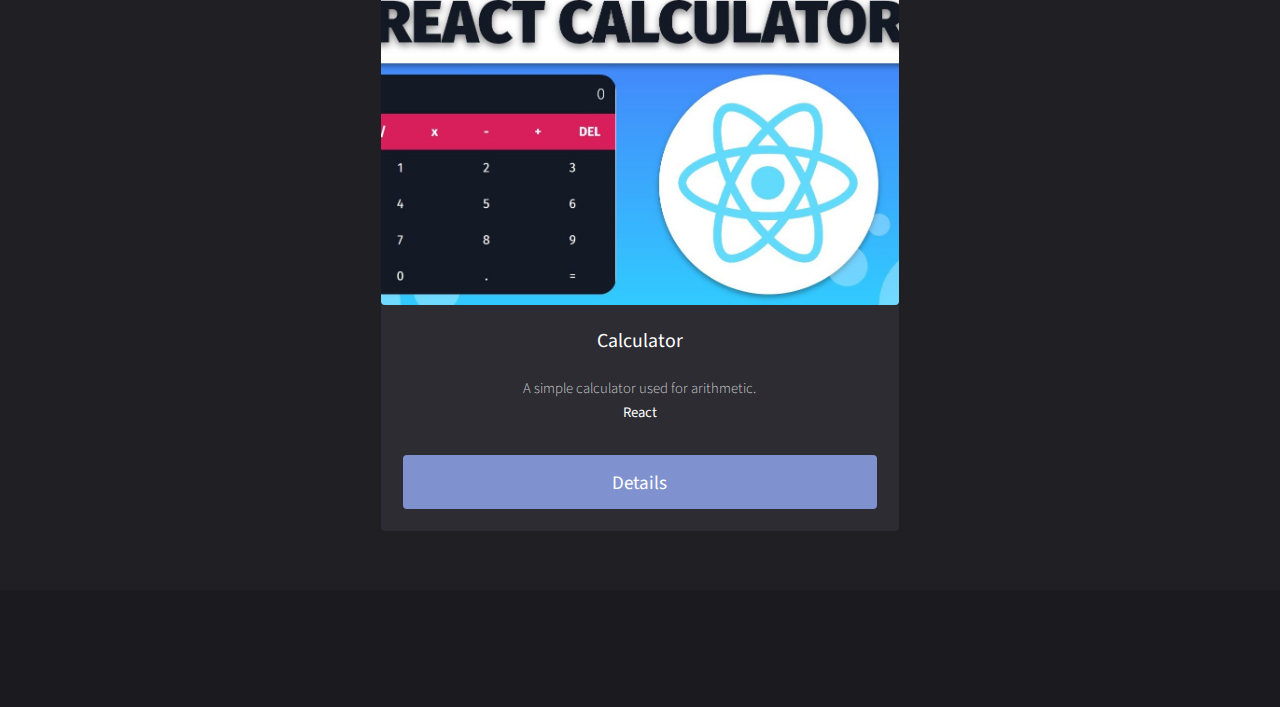
==== commit 4fa70e6b: "myweb" ====
--- a/index.html
+++ b/index.html
@@ -47,6 +47,19 @@
 						<div class="thumbnails">
 
 							<div class="box">
+								<img src="images/mybraryCover.png"class="image fit"/>
+								<div class="inner">
+									<h3>Mybrary</h3>
+									<p>
+										A full stack web development library application
+										<br />
+										<strong>Node.js, Express, MongoDB, Heroku, FilePond</strong>
+									</p>
+									<a href="mybrary.html" class="button style3 fit" data-poptrox="youtube,800x400">Details</a>
+								</div>
+							</div>
+
+							<div class="box">
 								<img src="images/OYS.png" class="image fit">
 								<div class="inner">
 									<h3>Omnipotent Youth Society Website</h3>
@@ -60,7 +73,7 @@
 
 							
 							<div class="box">
-								<img src="images/Calc.PNG" class="image fit"/>
+								<img src="images/Calc.jpg" class="image fit"/>
 								<div class="inner">
 									<h3>Calculator</h3>
 									<p>
@@ -72,18 +85,7 @@
 								</div>
 							</div>
 							
-							<div class="box">
-								<img src="images/mybraryCover.png"class="image fit"/>
-								<div class="inner">
-									<h3>Mybrary</h3>
-									<p>
-										A full stack web development library application called Mybrary
-										<br />
-										<strong>Node.js, Express, MongoDB, Heroku, FilePond</strong>
-									</p>
-									<a href="mybrary.html" class="button style3 fit" data-poptrox="youtube,800x400">Details</a>
-								</div>
-							</div>
+							
 							<!--
 							<div class="box">
 								<a href="https://youtu.be/s6zR2T9vn2c" class="image fit"><img src="images/pic04.jpg" alt="" /></a>
